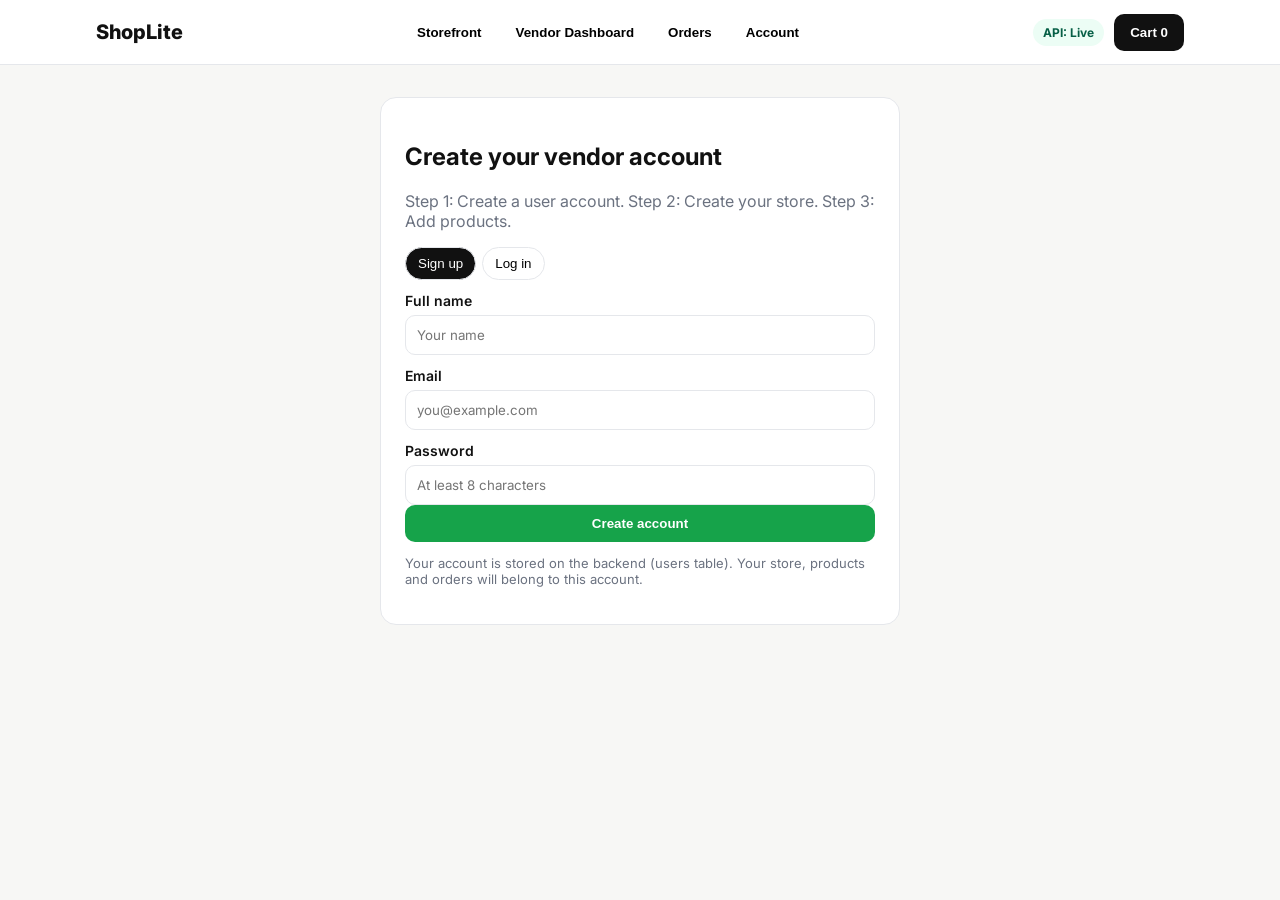
==== index.html @ 0d439e44 "first commit on WhOM" ====
<!DOCTYPE html>
<html lang="en">
<head>
<meta charset="UTF-8">
<meta name="viewport" content="width=device-width, initial-scale=1.0">
<title>ShopLite — WhatsApp Store</title>
<link rel="stylesheet" href="styles.css">
<link href="https://fonts.googleapis.com/css2?family=Inter:wght@400;600;700;800&display=swap" rel="stylesheet">
</head>
<body>
<header class="topbar"><div class="container topbar-inner">
<a class="logo" href="#">ShopLite</a>
<nav class="topnav">
<button class="nav-btn" data-view="storefront">Storefront</button>
<button class="nav-btn" data-view="dashboard">Vendor Dashboard</button>
<button class="nav-btn" data-view="orders">Orders</button>
<button class="nav-btn" data-view="auth">Account</button>
</nav>
<div class="top-actions"><span class="pill" id="apiStatus">API: Not connected</span><span class="pill" id="userChip" style="display:none"></span><button class="btn btn-dark" id="cartBtn">Cart <span id="cartCount">0</span></button><button class="btn btn-outline" id="logoutBtn" style="display:none">Log out</button></div>
</div></header>
<main class="container">
<div id="configBanner" class="banner hidden">Backend not connected. Set <code>API_BASE</code> in <code>api.js</code> to your FastAPI URL. See README.md</div>

<!-- AUTH — this comes FIRST. No user = no store, no dashboard, no orders. -->
<section id="view-auth" class="view active">
<div class="auth-wrap">
<div class="card auth-card">
<h2 id="authTitle">Create your vendor account</h2>
<p class="muted" id="authSub">Step 1: Create a user account. Step 2: Create your store. Step 3: Add products.</p>
<div class="filter-pills" style="margin:12px 0"><button class="pill-btn active" id="tabSignup" type="button">Sign up</button><button class="pill-btn" id="tabLogin" type="button">Log in</button></div>
<form id="authForm">
<label>Full name <input name="full_name" id="authFullName" required placeholder="Your name"></label>
<label>Email <input name="email" type="email" required placeholder="you@example.com"></label>
<label>Password <input name="password" type="password" required minlength="8" placeholder="At least 8 characters"></label>
<button class="btn btn-primary btn-block" type="submit" id="authSubmit">Create account</button>
<p class="muted small center" id="authError" style="color:#dc2626"></p>
</form>
<p class="muted small">Your account is stored on the backend (users table). Your store, products and orders will belong to this account.</p>
</div>
<div class="card" id="authLoggedIn" style="display:none">
<h3>You are logged in</h3><p id="authUserLine">—</p>
<p class="muted small" id="authStoreLine">—</p>
<button class="btn btn-primary" onclick="goDashboard()">Go to my Dashboard</button>
<button class="btn btn-outline" id="logoutBtn2">Log out</button>
</div>
</div>
</section>

<!-- STOREFRONT — public, but if vendor is logged in it shows THEIR store. Otherwise shows empty / login prompt. -->
<section id="view-storefront" class="view">
<div class="hero"><div>
<span class="badge" id="storeCategory">Your Store</span>
<h1 id="storeName">—</h1>
<p id="storeDesc">—</p>
<div class="hero-meta"><span id="storeMeta">—</span></div>
<div class="search-row"><input id="searchInput" placeholder="Search products..."><select id="categoryFilter"><option value="all">All Categories</option></select></div>
</div>
<div class="hero-card"><h3>How it works</h3><ol><li>Pick products → Add to cart</li><li>Checkout with name + address</li><li>Vendor gets it on WhatsApp instantly</li></ol><div class="hero-stat"><strong id="totalProducts">0</strong><span>Products live</span></div></div></div>
<div class="section-head"><h2>Catalog</h2><p id="catalogSub">—</p></div>
<div id="productGrid" class="grid"></div>
<div id="emptyProducts" class="empty hidden"><h3>No products yet</h3><p id="emptyProductsText">This store has no products.</p><button class="btn btn-primary" onclick="goDashboard()">Go to Dashboard</button></div>
<div id="emptySearch" class="empty hidden">No products match your search.</div>
<div id="loginPrompt" class="empty hidden"><h3>Log in to manage your store</h3><p>Create an account or log in, then create your store.</p><button class="btn btn-primary" onclick="showView('auth')">Create account / Log in</button></div>
</section>

<!-- DASHBOARD — vendor only, requires login -->
<section id="view-dashboard" class="view">
<div id="dashboardGate" class="empty hidden"><h3>Log in first</h3><p>Your dashboard belongs to your account. Log in to see it.</p><button class="btn btn-primary" onclick="showView('auth')">Log in</button></div>
<div id="dashboardContent">
<div class="section-head"><div><h2>Vendor Dashboard</h2><p id="dashboardSub">—</p></div><button class="btn btn-primary" id="addProductBtn">+ Add Product</button></div>
<div class="card" id="noStoreCard" style="display:none"><h3>Create your store</h3><p class="muted">You have an account, but no store yet. Fill this in — it will belong to you.</p></div>
<div class="card">
<h3>Your Store Settings</h3>
<form id="storeForm" class="form-grid">
<label>Store Name <input name="name" required></label>
<label>WhatsApp Number <input name="whatsapp_number" required></label>
<label>Category <input name="category"></label>
<label>Location <input name="location"></label>
<label class="full">Description <textarea name="description"></textarea></label>
<button class="btn btn-primary" type="submit">Save Store Settings</button>
</form>
</div>
<div class="stats">
<div class="stat"><span>Today's Sales</span><strong id="statToday">—</strong><small id="statTodaySub">—</small></div>
<div class="stat"><span>This Week</span><strong id="statWeek">—</strong><small>All orders</small></div>
<div class="stat"><span>Pending Orders</span><strong id="statPending">—</strong><small>Needs action</small></div>
<div class="stat"><span>Products</span><strong id="statProducts">—</strong><small>In your store</small></div>
</div>
<div class="card"><div class="card-head"><h3>Your Products</h3></div><div class="table-wrap"><table><thead><tr><th>Product</th><th>Price</th><th>Stock</th><th>Status</th><th></th></tr></thead><tbody id="vendorTable"></tbody></table></div><div id="emptyVendorProducts" class="empty hidden">No products yet. Click + Add Product.</div></div>
<div class="card"><h3>Your public store link</h3><div class="link-box"><code id="storeLink">—</code><button class="btn btn-outline" id="copyLinkBtn">Copy Link</button></div><p class="muted small">Built from YOUR store slug from the backend.</p></div>
</div>
</section>

<!-- ORDERS — vendor only, requires login -->
<section id="view-orders" class="view">
<div id="ordersGate" class="empty hidden"><h3>Log in first</h3><p>Orders belong to your account. Log in to see them.</p><button class="btn btn-primary" onclick="showView('auth')">Log in</button></div>
<div id="ordersContent">
<div class="section-head"><div><h2>Orders</h2><p>New → Preparing → Delivered.</p></div>
<div class="filter-pills"><button class="pill-btn active" data-status="all">All</button><button class="pill-btn" data-status="New">New</button><button class="pill-btn" data-status="Preparing">Preparing</button><button class="pill-btn" data-status="Delivered">Delivered</button></div></div>
<div id="ordersList" class="orders"></div>
<div id="emptyOrders" class="empty hidden"><h3>No orders yet</h3><p>When a customer checks out, their order will appear here.</p></div>
</div>
</section>
</main>
<aside id="cartDrawer" class="drawer hidden"><div class="drawer-head"><h3>Your Cart</h3><button id="closeCart">✕</button></div><div id="cartItems"></div>
<form id="checkoutForm" class="checkout"><h4>Checkout</h4>
<label>Your Name <input name="customer_name" required></label>
<label>WhatsApp Number <input name="customer_phone" required></label>
<label>Delivery Address <textarea name="delivery_address" required></textarea></label>
<label>Note (optional) <input name="note"></label>
<div class="total-row"><span>Total</span><strong id="cartTotal">—</strong></div>
<button class="btn btn-primary btn-block" type="submit">Place Order</button>
<p class="muted small center">Order is sent to the vendor's backend. No data is stored in this frontend.</p></form></aside>
<div id="overlay" class="overlay hidden"></div>
<div id="productModal" class="modal hidden"><div class="modal-box"><button class="modal-close" id="closeModal">✕</button><h3 id="modalTitle">Add Product</h3>
<form id="productForm">
<label>Product Name <input name="name" required></label>
<div class="row2"><label>Price <input name="price" type="number" required></label><label>Stock <input name="stock" type="number" required></label></div>
<label>Category <input name="category" required></label>
<label>Description <textarea name="description"></textarea></label>
<label>Image URL (optional) <input name="image_url" placeholder="https://..."></label>
<button class="btn btn-primary btn-block" type="submit">Save Product</button>
</form></div></div>
<div id="toast" class="toast hidden"></div>
<script src="api.js"></script><script src="app.js"></script>
</body></html>
---- styles.css ----
*{box-sizing:border-box}:root{--bg:#f7f7f5;--card:#fff;--text:#111;--muted:#6b7280;--green:#16a34a;--line:#e5e7eb;--radius:16px}
body{margin:0;font-family:Inter,system-ui,sans-serif;background:var(--bg);color:var(--text)}
.container{max-width:1120px;margin:0 auto;padding:0 16px}
.topbar{background:#fff;border-bottom:1px solid var(--line);position:sticky;top:0;z-index:20}
.topbar-inner{display:flex;align-items:center;justify-content:space-between;gap:12px;height:64px;flex-wrap:wrap}
.logo{font-weight:800;font-size:20px;text-decoration:none;color:var(--text)}
.topnav{display:flex;gap:6px}.nav-btn{border:0;background:transparent;padding:9px 14px;border-radius:999px;font-weight:600;cursor:pointer}.nav-btn.active{background:#111;color:#fff}
.top-actions{display:flex;gap:10px;align-items:center}.pill{background:#fef3c7;color:#92400e;padding:6px 10px;border-radius:999px;font-size:12px;font-weight:700}.pill.live{background:#ecfdf5;color:#065f46}
.btn{border:0;padding:11px 16px;border-radius:10px;font-weight:700;cursor:pointer}.btn-primary{background:var(--green);color:#fff}.btn-dark{background:#111;color:#fff}.btn-outline{background:#fff;border:1px solid var(--line)}.btn-block{width:100%}
.banner{background:#fff7ed;border:1px solid #fed7aa;padding:12px 14px;border-radius:12px;margin:16px 0}
.hero{display:grid;grid-template-columns:1.6fr .9fr;gap:20px;margin:24px 0}.hero h1{font-size:42px;line-height:1;margin:12px 0}.badge{background:#fff;border:1px solid var(--line);padding:7px 10px;border-radius:999px;font-size:13px}.hero-meta{display:flex;gap:8px;flex-wrap:wrap;color:var(--muted);margin:12px 0}.search-row{display:flex;gap:10px}.search-row input{flex:1;padding:13px;border:1px solid var(--line);border-radius:12px}.search-row select{padding:13px;border:1px solid var(--line);border-radius:12px}
.hero-card{background:#111;color:#fff;padding:20px;border-radius:var(--radius)}.hero-card ol{padding-left:18px;line-height:1.8}.hero-stat{margin-top:16px;background:#222;padding:12px;border-radius:12px;display:flex;justify-content:space-between}
.section-head{display:flex;justify-content:space-between;align-items:center;flex-wrap:wrap;gap:12px;margin:22px 0 14px}.section-head h2{margin:0}.section-head p{color:var(--muted);margin:4px 0 0}
.grid{display:grid;grid-template-columns:repeat(3,1fr);gap:16px}.card{background:var(--card);border:1px solid var(--line);border-radius:var(--radius);padding:16px}.product{overflow:hidden;padding:0}.product img{width:100%;height:190px;object-fit:cover;background:#eee}.product-body{padding:14px}.product-body h3{margin:0 0 4px}.price{font-weight:800;font-size:18px}.muted{color:var(--muted)}.small{font-size:13px}.stock{font-size:12px;font-weight:700}.stock.low{color:#dc2626}.product-actions{display:flex;justify-content:space-between;align-items:center;margin-top:12px}
.stats{display:grid;grid-template-columns:repeat(4,1fr);gap:14px}.stat{background:#fff;border:1px solid var(--line);border-radius:14px;padding:16px;display:flex;flex-direction:column;gap:4px}.stat strong{font-size:26px}
.table-wrap{overflow-x:auto}table{width:100%;border-collapse:collapse}th,td{padding:12px;text-align:left;border-bottom:1px solid var(--line)}.link-box{display:flex;gap:10px;flex-wrap:wrap;align-items:center;background:#f9fafb;padding:12px;border-radius:12px}
.orders{display:flex;flex-direction:column;gap:12px}.order{display:flex;justify-content:space-between;gap:14px;flex-wrap:wrap}.badge-status{padding:5px 10px;border-radius:999px;font-size:12px;font-weight:700}.badge-status.New{background:#fef3c7}.badge-status.Preparing{background:#dbeafe}.badge-status.Delivered{background:#dcfce7}
.filter-pills{display:flex;gap:6px}.pill-btn{border:1px solid var(--line);background:#fff;padding:8px 12px;border-radius:999px;cursor:pointer}.pill-btn.active{background:#111;color:#fff}
.drawer{position:fixed;right:0;top:0;width:min(420px,92vw);height:100%;background:#fff;z-index:50;padding:20px;overflow:auto;box-shadow:-10px 0 30px rgba(0,0,0,.15)}.drawer-head{display:flex;justify-content:space-between}.overlay{position:fixed;inset:0;background:rgba(0,0,0,.4);z-index:40}.modal{position:fixed;inset:0;background:rgba(0,0,0,.5);display:flex;align-items:center;justify-content:center;z-index:60;padding:16px}.modal-box{background:#fff;width:100%;max-width:480px;padding:22px;border-radius:18px;position:relative}.modal-close{position:absolute;right:14px;top:12px;border:0;background:transparent;font-size:18px;cursor:pointer}
form label{display:block;margin:12px 0 0;font-weight:600;font-size:14px}form input,form textarea,form select{width:100%;margin-top:6px;padding:11px;border:1px solid var(--line);border-radius:10px;font-family:inherit}.row2{display:grid;grid-template-columns:1fr 1fr;gap:12px}.form-grid{display:grid;grid-template-columns:1fr 1fr;gap:0 14px}.form-grid .full{grid-column:1/-1}.total-row{display:flex;justify-content:space-between;margin:16px 0}.center{text-align:center}.hidden{display:none!important}.empty{text-align:center;padding:40px;background:#fff;border-radius:14px}.toast{position:fixed;bottom:20px;left:50%;transform:translateX(-50%);background:#111;color:#fff;padding:12px 18px;border-radius:999px;z-index:100}
.view{display:none}.view.active{display:block}
@media(max-width:820px){.grid{grid-template-columns:repeat(2,1fr)}.hero{grid-template-columns:1fr}.hero h1{font-size:32px}.stats{grid-template-columns:repeat(2,1fr)}.topnav{order:3;width:100%;justify-content:center}.topbar-inner{height:auto;padding:10px 16px}.form-grid{grid-template-columns:1fr}}
@media(max-width:520px){.grid{grid-template-columns:1fr}.search-row{flex-direction:column}}

/* AUTH — appended, rest of styles.css unchanged */
.auth-wrap{max-width:520px;margin:32px auto}
.auth-card{padding:24px}
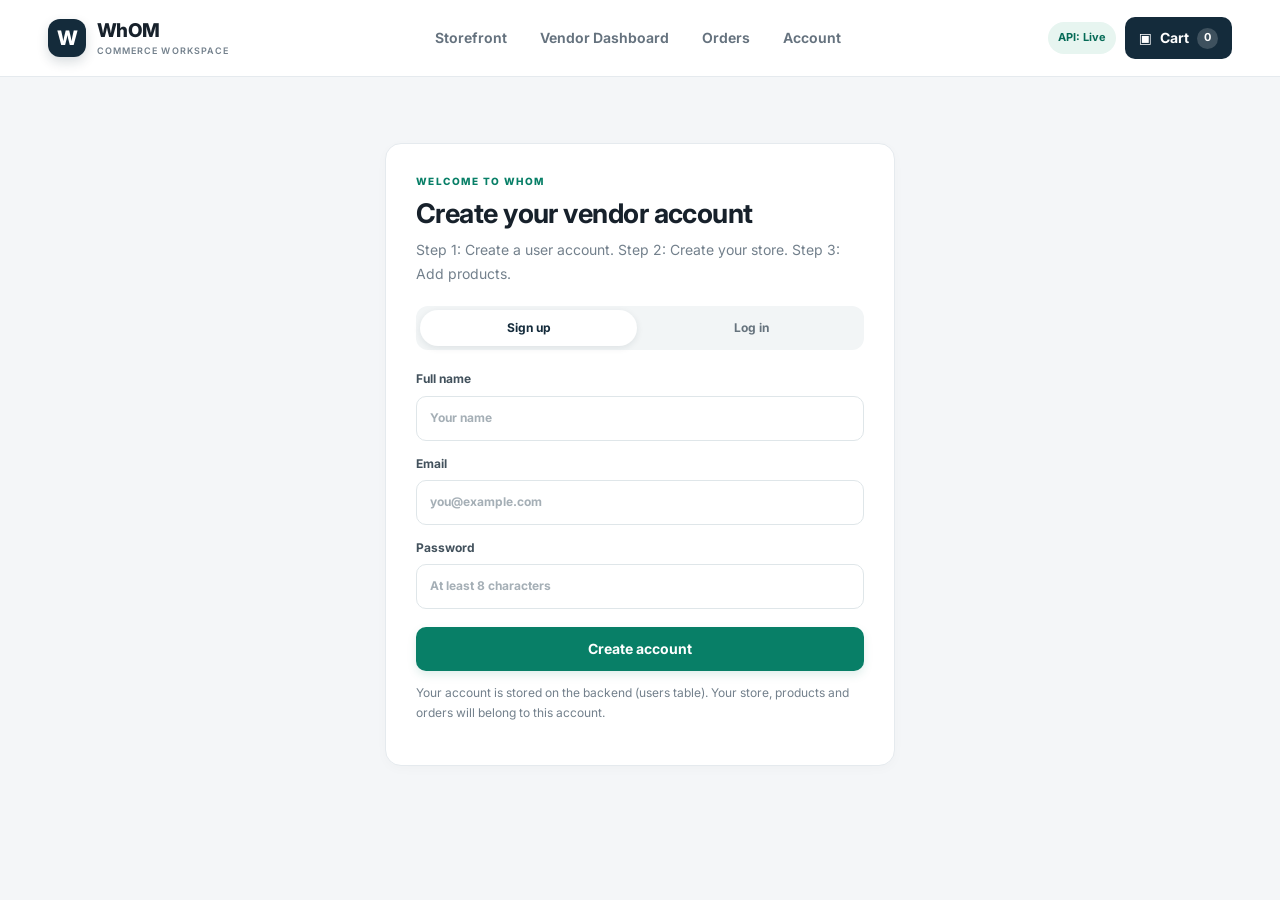
==== commit 8cdd83b4: "update on the interface" ====
--- a/index.html
+++ b/index.html
@@ -3,20 +3,20 @@
 <head>
 <meta charset="UTF-8">
 <meta name="viewport" content="width=device-width, initial-scale=1.0">
-<title>ShopLite — WhatsApp Store</title>
+<title>WhOM — WhatsApp Commerce</title>
 <link rel="stylesheet" href="styles.css">
 <link href="https://fonts.googleapis.com/css2?family=Inter:wght@400;600;700;800&display=swap" rel="stylesheet">
 </head>
 <body>
 <header class="topbar"><div class="container topbar-inner">
-<a class="logo" href="#">ShopLite</a>
+<a class="logo" href="#" aria-label="WhOM home"><span class="logo-mark">W</span><span class="logo-copy">WhOM<small>Commerce workspace</small></span></a>
 <nav class="topnav">
 <button class="nav-btn" data-view="storefront">Storefront</button>
 <button class="nav-btn" data-view="dashboard">Vendor Dashboard</button>
 <button class="nav-btn" data-view="orders">Orders</button>
 <button class="nav-btn" data-view="auth">Account</button>
 </nav>
-<div class="top-actions"><span class="pill" id="apiStatus">API: Not connected</span><span class="pill" id="userChip" style="display:none"></span><button class="btn btn-dark" id="cartBtn">Cart <span id="cartCount">0</span></button><button class="btn btn-outline" id="logoutBtn" style="display:none">Log out</button></div>
+<div class="top-actions"><span class="pill api-pill" id="apiStatus"><span class="status-dot"></span> API: Not connected</span><span class="pill" id="userChip" style="display:none"></span><button class="btn btn-dark cart-trigger" id="cartBtn"><span aria-hidden="true">▣</span> Cart <span class="cart-count" id="cartCount">0</span></button><button class="btn btn-outline" id="logoutBtn" style="display:none">Log out</button></div>
 </div></header>
 <main class="container">
 <div id="configBanner" class="banner hidden">Backend not connected. Set <code>API_BASE</code> in <code>api.js</code> to your FastAPI URL. See README.md</div>
@@ -25,7 +25,7 @@
 <section id="view-auth" class="view active">
 <div class="auth-wrap">
 <div class="card auth-card">
-<h2 id="authTitle">Create your vendor account</h2>
+<span class="eyebrow">WELCOME TO WHOM</span><h2 id="authTitle">Create your vendor account</h2>
 <p class="muted" id="authSub">Step 1: Create a user account. Step 2: Create your store. Step 3: Add products.</p>
 <div class="filter-pills" style="margin:12px 0"><button class="pill-btn active" id="tabSignup" type="button">Sign up</button><button class="pill-btn" id="tabLogin" type="button">Log in</button></div>
 <form id="authForm">
@@ -56,7 +56,7 @@
 <div class="search-row"><input id="searchInput" placeholder="Search products..."><select id="categoryFilter"><option value="all">All Categories</option></select></div>
 </div>
 <div class="hero-card"><h3>How it works</h3><ol><li>Pick products → Add to cart</li><li>Checkout with name + address</li><li>Vendor gets it on WhatsApp instantly</li></ol><div class="hero-stat"><strong id="totalProducts">0</strong><span>Products live</span></div></div></div>
-<div class="section-head"><h2>Catalog</h2><p id="catalogSub">—</p></div>
+<div class="section-head"><div><span class="eyebrow">SHOP THE COLLECTION</span><h2>Catalog</h2></div><p id="catalogSub">—</p></div>
 <div id="productGrid" class="grid"></div>
 <div id="emptyProducts" class="empty hidden"><h3>No products yet</h3><p id="emptyProductsText">This store has no products.</p><button class="btn btn-primary" onclick="goDashboard()">Go to Dashboard</button></div>
 <div id="emptySearch" class="empty hidden">No products match your search.</div>
@@ -67,7 +67,7 @@
 <section id="view-dashboard" class="view">
 <div id="dashboardGate" class="empty hidden"><h3>Log in first</h3><p>Your dashboard belongs to your account. Log in to see it.</p><button class="btn btn-primary" onclick="showView('auth')">Log in</button></div>
 <div id="dashboardContent">
-<div class="section-head"><div><h2>Vendor Dashboard</h2><p id="dashboardSub">—</p></div><button class="btn btn-primary" id="addProductBtn">+ Add Product</button></div>
+<div class="section-head"><div><span class="eyebrow">OVERVIEW</span><h2>Vendor Dashboard</h2><p id="dashboardSub">—</p></div><button class="btn btn-primary" id="addProductBtn">+ Add Product</button></div>
 <div class="card" id="noStoreCard" style="display:none"><h3>Create your store</h3><p class="muted">You have an account, but no store yet. Fill this in — it will belong to you.</p></div>
 <div class="card">
 <h3>Your Store Settings</h3>
@@ -95,7 +95,7 @@
 <section id="view-orders" class="view">
 <div id="ordersGate" class="empty hidden"><h3>Log in first</h3><p>Orders belong to your account. Log in to see them.</p><button class="btn btn-primary" onclick="showView('auth')">Log in</button></div>
 <div id="ordersContent">
-<div class="section-head"><div><h2>Orders</h2><p>New → Preparing → Delivered.</p></div>
+<div class="section-head"><div><span class="eyebrow">SALES MANAGEMENT</span><h2>Orders</h2><p>New → Preparing → Delivered.</p></div>
 <div class="filter-pills"><button class="pill-btn active" data-status="all">All</button><button class="pill-btn" data-status="New">New</button><button class="pill-btn" data-status="Preparing">Preparing</button><button class="pill-btn" data-status="Delivered">Delivered</button></div></div>
 <div id="ordersList" class="orders"></div>
 <div id="emptyOrders" class="empty hidden"><h3>No orders yet</h3><p>When a customer checks out, their order will appear here.</p></div>
--- a/styles.css
+++ b/styles.css
@@ -1,27 +1,15 @@
-*{box-sizing:border-box}:root{--bg:#f7f7f5;--card:#fff;--text:#111;--muted:#6b7280;--green:#16a34a;--line:#e5e7eb;--radius:16px}
-body{margin:0;font-family:Inter,system-ui,sans-serif;background:var(--bg);color:var(--text)}
-.container{max-width:1120px;margin:0 auto;padding:0 16px}
-.topbar{background:#fff;border-bottom:1px solid var(--line);position:sticky;top:0;z-index:20}
-.topbar-inner{display:flex;align-items:center;justify-content:space-between;gap:12px;height:64px;flex-wrap:wrap}
-.logo{font-weight:800;font-size:20px;text-decoration:none;color:var(--text)}
-.topnav{display:flex;gap:6px}.nav-btn{border:0;background:transparent;padding:9px 14px;border-radius:999px;font-weight:600;cursor:pointer}.nav-btn.active{background:#111;color:#fff}
-.top-actions{display:flex;gap:10px;align-items:center}.pill{background:#fef3c7;color:#92400e;padding:6px 10px;border-radius:999px;font-size:12px;font-weight:700}.pill.live{background:#ecfdf5;color:#065f46}
-.btn{border:0;padding:11px 16px;border-radius:10px;font-weight:700;cursor:pointer}.btn-primary{background:var(--green);color:#fff}.btn-dark{background:#111;color:#fff}.btn-outline{background:#fff;border:1px solid var(--line)}.btn-block{width:100%}
-.banner{background:#fff7ed;border:1px solid #fed7aa;padding:12px 14px;border-radius:12px;margin:16px 0}
-.hero{display:grid;grid-template-columns:1.6fr .9fr;gap:20px;margin:24px 0}.hero h1{font-size:42px;line-height:1;margin:12px 0}.badge{background:#fff;border:1px solid var(--line);padding:7px 10px;border-radius:999px;font-size:13px}.hero-meta{display:flex;gap:8px;flex-wrap:wrap;color:var(--muted);margin:12px 0}.search-row{display:flex;gap:10px}.search-row input{flex:1;padding:13px;border:1px solid var(--line);border-radius:12px}.search-row select{padding:13px;border:1px solid var(--line);border-radius:12px}
-.hero-card{background:#111;color:#fff;padding:20px;border-radius:var(--radius)}.hero-card ol{padding-left:18px;line-height:1.8}.hero-stat{margin-top:16px;background:#222;padding:12px;border-radius:12px;display:flex;justify-content:space-between}
-.section-head{display:flex;justify-content:space-between;align-items:center;flex-wrap:wrap;gap:12px;margin:22px 0 14px}.section-head h2{margin:0}.section-head p{color:var(--muted);margin:4px 0 0}
-.grid{display:grid;grid-template-columns:repeat(3,1fr);gap:16px}.card{background:var(--card);border:1px solid var(--line);border-radius:var(--radius);padding:16px}.product{overflow:hidden;padding:0}.product img{width:100%;height:190px;object-fit:cover;background:#eee}.product-body{padding:14px}.product-body h3{margin:0 0 4px}.price{font-weight:800;font-size:18px}.muted{color:var(--muted)}.small{font-size:13px}.stock{font-size:12px;font-weight:700}.stock.low{color:#dc2626}.product-actions{display:flex;justify-content:space-between;align-items:center;margin-top:12px}
-.stats{display:grid;grid-template-columns:repeat(4,1fr);gap:14px}.stat{background:#fff;border:1px solid var(--line);border-radius:14px;padding:16px;display:flex;flex-direction:column;gap:4px}.stat strong{font-size:26px}
-.table-wrap{overflow-x:auto}table{width:100%;border-collapse:collapse}th,td{padding:12px;text-align:left;border-bottom:1px solid var(--line)}.link-box{display:flex;gap:10px;flex-wrap:wrap;align-items:center;background:#f9fafb;padding:12px;border-radius:12px}
-.orders{display:flex;flex-direction:column;gap:12px}.order{display:flex;justify-content:space-between;gap:14px;flex-wrap:wrap}.badge-status{padding:5px 10px;border-radius:999px;font-size:12px;font-weight:700}.badge-status.New{background:#fef3c7}.badge-status.Preparing{background:#dbeafe}.badge-status.Delivered{background:#dcfce7}
-.filter-pills{display:flex;gap:6px}.pill-btn{border:1px solid var(--line);background:#fff;padding:8px 12px;border-radius:999px;cursor:pointer}.pill-btn.active{background:#111;color:#fff}
-.drawer{position:fixed;right:0;top:0;width:min(420px,92vw);height:100%;background:#fff;z-index:50;padding:20px;overflow:auto;box-shadow:-10px 0 30px rgba(0,0,0,.15)}.drawer-head{display:flex;justify-content:space-between}.overlay{position:fixed;inset:0;background:rgba(0,0,0,.4);z-index:40}.modal{position:fixed;inset:0;background:rgba(0,0,0,.5);display:flex;align-items:center;justify-content:center;z-index:60;padding:16px}.modal-box{background:#fff;width:100%;max-width:480px;padding:22px;border-radius:18px;position:relative}.modal-close{position:absolute;right:14px;top:12px;border:0;background:transparent;font-size:18px;cursor:pointer}
-form label{display:block;margin:12px 0 0;font-weight:600;font-size:14px}form input,form textarea,form select{width:100%;margin-top:6px;padding:11px;border:1px solid var(--line);border-radius:10px;font-family:inherit}.row2{display:grid;grid-template-columns:1fr 1fr;gap:12px}.form-grid{display:grid;grid-template-columns:1fr 1fr;gap:0 14px}.form-grid .full{grid-column:1/-1}.total-row{display:flex;justify-content:space-between;margin:16px 0}.center{text-align:center}.hidden{display:none!important}.empty{text-align:center;padding:40px;background:#fff;border-radius:14px}.toast{position:fixed;bottom:20px;left:50%;transform:translateX(-50%);background:#111;color:#fff;padding:12px 18px;border-radius:999px;z-index:100}
-.view{display:none}.view.active{display:block}
-@media(max-width:820px){.grid{grid-template-columns:repeat(2,1fr)}.hero{grid-template-columns:1fr}.hero h1{font-size:32px}.stats{grid-template-columns:repeat(2,1fr)}.topnav{order:3;width:100%;justify-content:center}.topbar-inner{height:auto;padding:10px 16px}.form-grid{grid-template-columns:1fr}}
-@media(max-width:520px){.grid{grid-template-columns:1fr}.search-row{flex-direction:column}}
-
-/* AUTH — appended, rest of styles.css unchanged */
-.auth-wrap{max-width:520px;margin:32px auto}
-.auth-card{padding:24px}
+/* WhOM — business-focused commerce workspace */
+:root{--bg:#f4f6f8;--surface:#fff;--surface-soft:#f8fafb;--ink:#17212b;--muted:#73808c;--line:#e5eaee;--navy:#142b3b;--navy-2:#1d3b4e;--accent:#087f67;--accent-dark:#066b57;--accent-soft:#e7f5f0;--warning:#a66a12;--warning-soft:#fff4df;--danger:#b54747;--shadow:0 12px 34px rgba(21,42,56,.06);--radius:16px}
+*{box-sizing:border-box}html{scroll-behavior:smooth}body{margin:0;background:var(--bg);color:var(--ink);font-family:Inter,ui-sans-serif,system-ui,-apple-system,sans-serif;font-size:14px;line-height:1.55}button,input,textarea,select{font:inherit}button{transition:background .18s ease,border-color .18s ease,transform .18s ease,box-shadow .18s ease}button:focus-visible,input:focus-visible,textarea:focus-visible,select:focus-visible{outline:3px solid rgba(8,127,103,.18);outline-offset:1px}
+.container{max-width:1240px;margin:0 auto;padding:0 28px}.topbar{position:sticky;top:0;z-index:30;background:rgba(255,255,255,.94);backdrop-filter:blur(14px);border-bottom:1px solid var(--line)}.topbar-inner{min-height:76px;display:flex;align-items:center;justify-content:space-between;gap:24px;flex-wrap:wrap}.logo{display:flex;align-items:center;gap:11px;text-decoration:none;color:var(--ink);min-width:170px}.logo-mark{width:38px;height:38px;display:grid;place-items:center;border-radius:12px;background:var(--navy);color:#fff;font-size:20px;font-weight:800;letter-spacing:-1px;box-shadow:0 5px 12px rgba(20,43,59,.16)}.logo-copy{font-size:19px;font-weight:800;letter-spacing:-.7px;line-height:1.1}.logo-copy small{display:block;margin-top:4px;color:var(--muted);font-size:9px;font-weight:600;letter-spacing:1.05px;text-transform:uppercase}
+.topnav{display:flex;align-items:center;gap:5px}.nav-btn{position:relative;border:0;background:transparent;color:#65727e;padding:11px 14px;border-radius:9px;font-weight:650;cursor:pointer}.nav-btn:hover{background:#f2f6f6;color:var(--ink)}.nav-btn.active{background:var(--accent-soft);color:var(--accent-dark)}.nav-btn.active:after{content:"";position:absolute;left:14px;right:14px;bottom:-15px;height:2px;border-radius:2px;background:var(--accent)}.top-actions{display:flex;gap:9px;align-items:center}.pill{display:inline-flex;align-items:center;gap:7px;padding:7px 10px;border-radius:999px;font-size:11px;font-weight:700;white-space:nowrap}.api-pill{background:var(--warning-soft);color:var(--warning)}.api-pill.live{background:var(--accent-soft);color:var(--accent-dark)}.status-dot{width:7px;height:7px;border-radius:50%;background:currentColor}.btn{display:inline-flex;align-items:center;justify-content:center;gap:8px;border:1px solid transparent;padding:10px 15px;border-radius:10px;font-weight:700;cursor:pointer;white-space:nowrap}.btn:hover{transform:translateY(-1px)}.btn-primary{background:var(--accent);color:#fff;box-shadow:0 4px 10px rgba(8,127,103,.13)}.btn-primary:hover{background:var(--accent-dark)}.btn-dark{background:var(--navy);color:#fff}.btn-dark:hover{background:var(--navy-2)}.btn-outline{background:#fff;border-color:var(--line);color:var(--ink)}.btn-outline:hover{border-color:#b9c9c8;background:#fbfdfc}.btn-block{width:100%}.cart-trigger{padding:9px 13px}.cart-count{display:inline-grid;place-items:center;min-width:21px;height:21px;padding:0 5px;border-radius:20px;background:rgba(255,255,255,.18);font-size:11px}
+main.container{padding-top:28px;padding-bottom:56px}.banner{background:#fff8e9;border:1px solid #f2dfb9;color:#805817;padding:13px 16px;border-radius:12px;margin:0 0 20px}.banner code{font-weight:700}.view{display:none;animation:fadeIn .22s ease}.view.active{display:block}@keyframes fadeIn{from{opacity:.65;transform:translateY(4px)}to{opacity:1;transform:none}}.eyebrow{display:block;color:var(--accent);font-size:10px;font-weight:800;letter-spacing:1.45px;text-transform:uppercase;margin-bottom:7px}h1,h2,h3,h4,p{margin-top:0}h1,h2,h3{letter-spacing:-.55px}h2{font-size:25px;line-height:1.25;margin-bottom:5px}h3{font-size:16px;margin-bottom:13px}.muted{color:var(--muted)}.small{font-size:12px}.center{text-align:center}
+.hero{display:grid;grid-template-columns:minmax(0,1.6fr) minmax(260px,.75fr);gap:22px;margin:0 0 34px;padding:34px;border:1px solid #e4ebeb;border-radius:20px;background:linear-gradient(125deg,#fff 0%,#f4faf8 100%);box-shadow:var(--shadow)}.hero h1{font-size:clamp(32px,4vw,46px);line-height:1.08;letter-spacing:-1.8px;margin:15px 0 10px}.hero p{max-width:610px;color:#667580;font-size:14px}.badge{display:inline-flex;align-items:center;background:var(--accent-soft);color:var(--accent-dark);border:1px solid #d4ece4;padding:6px 10px;border-radius:999px;font-size:11px;font-weight:750}.hero-meta{display:flex;gap:8px;flex-wrap:wrap;color:var(--muted);margin:15px 0 20px;font-size:12px}.search-row{display:flex;gap:10px;max-width:650px}.search-row input{flex:1;min-width:0}.hero-card{align-self:stretch;background:var(--navy);color:#fff;padding:23px;border-radius:16px;box-shadow:0 10px 24px rgba(20,43,59,.12)}.hero-card h3{font-size:15px}.hero-card ol{padding-left:18px;margin:12px 0 18px;color:#d0dce2;font-size:12px;line-height:2}.hero-stat{margin-top:auto;background:rgba(255,255,255,.09);border:1px solid rgba(255,255,255,.08);padding:12px 14px;border-radius:11px;display:flex;justify-content:space-between;align-items:center;color:#d9e5e9;font-size:12px}.hero-stat strong{font-size:22px;color:#fff}
+.section-head{display:flex;justify-content:space-between;align-items:center;flex-wrap:wrap;gap:14px;margin:26px 0 16px}.section-head h2{margin:0}.section-head p{color:var(--muted);margin:5px 0 0}.grid{display:grid;grid-template-columns:repeat(3,minmax(0,1fr));gap:18px}.card{background:var(--surface);border:1px solid var(--line);border-radius:var(--radius);padding:20px;box-shadow:0 3px 12px rgba(22,42,54,.025)}.product{overflow:hidden;padding:0;transition:transform .2s ease,box-shadow .2s ease}.product:hover{transform:translateY(-3px);box-shadow:var(--shadow)}.product img{display:block;width:100%;height:205px;object-fit:cover;background:#edf1f2}.product-body{padding:17px}.product-body h3{margin:5px 0 6px;font-size:16px}.product-body p{min-height:35px;margin-bottom:12px}.price{font-size:19px;font-weight:800;letter-spacing:-.5px;color:var(--navy)}.stock{font-size:11px;font-weight:750;color:var(--accent-dark)}.stock.low{color:var(--danger)}.product-actions{display:flex;justify-content:space-between;align-items:center;gap:10px;margin-top:12px;padding-top:12px;border-top:1px solid #edf0f2}.product-body .btn{margin-top:14px!important}
+.stats{display:grid;grid-template-columns:repeat(4,minmax(0,1fr));gap:14px;margin:22px 0}.stat{position:relative;background:#fff;border:1px solid var(--line);border-radius:14px;padding:18px;display:flex;flex-direction:column;gap:5px;box-shadow:0 3px 12px rgba(22,42,54,.025)}.stat span{font-size:12px;color:var(--muted);font-weight:650}.stat strong{font-size:27px;line-height:1.25;letter-spacing:-1px;color:var(--navy)}.stat small{font-size:11px;color:#98a2aa}.card-head{display:flex;justify-content:space-between;align-items:center}.table-wrap{overflow-x:auto}table{width:100%;border-collapse:collapse;min-width:570px}th,td{padding:14px 12px;text-align:left;border-bottom:1px solid #edf0f2}th{font-size:10px;text-transform:uppercase;letter-spacing:.9px;color:#84909a;font-weight:800;background:#fafcfc}td{font-size:13px}tbody tr:last-child td{border-bottom:0}tbody tr:hover{background:#fbfdfc}.link-box{display:flex;gap:12px;flex-wrap:wrap;align-items:center;background:var(--surface-soft);border:1px dashed #cbd7d9;padding:13px;border-radius:11px}.link-box code{color:var(--accent-dark);overflow-wrap:anywhere}
+.orders{display:flex;flex-direction:column;gap:13px}.order{display:flex;justify-content:space-between;gap:18px;flex-wrap:wrap;align-items:flex-start}.order>div:first-child{flex:1;min-width:220px}.order p{margin:9px 0 0}.badge-status{display:inline-flex;padding:5px 10px;border-radius:999px;font-size:10px;font-weight:800;letter-spacing:.2px}.badge-status.New{background:var(--warning-soft);color:#98600d}.badge-status.Preparing{background:#eaf1ff;color:#315da4}.badge-status.Delivered{background:var(--accent-soft);color:var(--accent-dark)}.order select{width:auto;min-width:115px;margin:0}.filter-pills{display:flex;gap:6px;flex-wrap:wrap}.pill-btn{border:1px solid var(--line);background:#fff;color:#66737d;padding:8px 13px;border-radius:999px;cursor:pointer;font-size:12px;font-weight:700}.pill-btn:hover{border-color:#b9c9c8}.pill-btn.active{background:var(--navy);border-color:var(--navy);color:#fff}
+.auth-wrap{max-width:510px;margin:38px auto}.auth-card{padding:30px}.auth-card h2{font-size:27px;margin-bottom:8px}.auth-card>p{line-height:1.7}.auth-card .filter-pills{margin:20px 0!important;padding:4px;background:#f2f5f6;border-radius:12px}.auth-card .pill-btn{flex:1;border-color:transparent;background:transparent}.auth-card .pill-btn.active{background:#fff;color:var(--navy);box-shadow:0 2px 7px rgba(20,43,59,.09)}form label{display:block;margin:14px 0 0;font-weight:700;font-size:12px;color:#42515c}form input,form textarea,form select,.search-row input,.search-row select{width:100%;margin-top:7px;padding:12px 13px;border:1px solid #dfe6e9;border-radius:10px;background:#fff;color:var(--ink);font-family:inherit;transition:border-color .18s,box-shadow .18s}form input:focus,form textarea:focus,form select:focus,.search-row input:focus,.search-row select:focus{outline:0;border-color:#79b9a8;box-shadow:0 0 0 3px rgba(8,127,103,.09)}form input::placeholder,.search-row input::placeholder{color:#a5afb6}form textarea{min-height:88px;resize:vertical}form button[type=submit]{margin-top:18px}.row2{display:grid;grid-template-columns:1fr 1fr;gap:12px}.form-grid{display:grid;grid-template-columns:1fr 1fr;gap:0 16px}.form-grid .full{grid-column:1/-1}
+.empty{text-align:center;padding:44px 22px;background:#fff;border:1px dashed #d7e0e3;border-radius:15px;color:var(--muted)}.empty h3{color:var(--ink);margin-bottom:6px}.empty p{margin-bottom:15px}.drawer{position:fixed;right:0;top:0;width:min(440px,94vw);height:100%;background:#fff;z-index:60;padding:24px;overflow:auto;box-shadow:-15px 0 45px rgba(12,30,42,.18)}.drawer-head{display:flex;justify-content:space-between;align-items:center;border-bottom:1px solid var(--line);padding-bottom:14px;margin-bottom:12px}.drawer-head h3{margin:0;font-size:19px}.drawer-head button{border:0;background:#f1f4f5;border-radius:9px;width:34px;height:34px;cursor:pointer}.checkout{margin-top:25px;padding-top:20px;border-top:1px solid var(--line)}.checkout h4{font-size:16px;margin-bottom:8px}.total-row{display:flex;justify-content:space-between;margin:20px 0;padding-top:14px;border-top:1px solid var(--line);font-size:14px}.total-row strong{font-size:19px;color:var(--navy)}.overlay{position:fixed;inset:0;background:rgba(12,26,36,.45);backdrop-filter:blur(2px);z-index:50}.modal{position:fixed;inset:0;background:rgba(12,26,36,.5);backdrop-filter:blur(3px);display:flex;align-items:center;justify-content:center;z-index:70;padding:16px}.modal-box{background:#fff;width:100%;max-width:490px;padding:26px;border-radius:18px;position:relative;box-shadow:0 20px 60px rgba(0,0,0,.2)}.modal-box h3{font-size:20px;margin-bottom:18px}.modal-close{position:absolute;right:16px;top:15px;border:0;background:#f1f4f5;border-radius:8px;width:32px;height:32px;cursor:pointer}.toast{position:fixed;bottom:22px;left:50%;transform:translateX(-50%);background:var(--navy);color:#fff;padding:12px 18px;border-radius:999px;z-index:100;box-shadow:0 8px 24px rgba(12,30,42,.2);font-size:12px;font-weight:650;max-width:90vw;text-align:center}.hidden{display:none!important}
+@media(max-width:960px){.container{padding:0 20px}.topbar-inner{gap:14px}.logo{min-width:auto}.topnav{order:3;width:100%;justify-content:flex-start;overflow-x:auto;padding-bottom:4px}.nav-btn.active:after{bottom:-4px}.grid{grid-template-columns:repeat(2,minmax(0,1fr))}}
+@media(max-width:680px){.container{padding:0 15px}.topbar-inner{padding-top:10px;padding-bottom:8px;min-height:0;gap:10px}.logo-mark{width:34px;height:34px}.logo-copy{font-size:17px}.top-actions{margin-left:auto;gap:6px}#apiStatus{display:none}.topnav{gap:2px}.nav-btn{padding:9px 11px;font-size:12px;white-space:nowrap}main.container{padding-top:18px;padding-bottom:36px}.hero{grid-template-columns:1fr;padding:22px;gap:18px;margin-bottom:26px}.hero h1{font-size:34px}.hero-card{padding:19px}.section-head{align-items:flex-start}.section-head h2{font-size:22px}.stats{grid-template-columns:repeat(2,minmax(0,1fr));gap:10px}.stat{padding:14px}.stat strong{font-size:23px}.grid{grid-template-columns:repeat(2,minmax(0,1fr));gap:11px}.product img{height:145px}.product-body{padding:12px}.product-body h3{font-size:14px}.product-body p{font-size:11px;min-height:32px}.price{font-size:16px}.stock{font-size:10px}.product-body .btn{padding:9px 8px;font-size:11px}.search-row{flex-direction:column}.form-grid{grid-template-columns:1fr}.form-grid .full{grid-column:auto}.auth-wrap{margin:22px auto}.auth-card{padding:22px}.order>div:last-child{width:100%;text-align:left!important}}
+@media(max-width:390px){.grid{grid-template-columns:1fr}.product img{height:190px}.top-actions .btn{padding:8px 10px;font-size:12px}.stats{gap:8px}.stat strong{font-size:21px}}
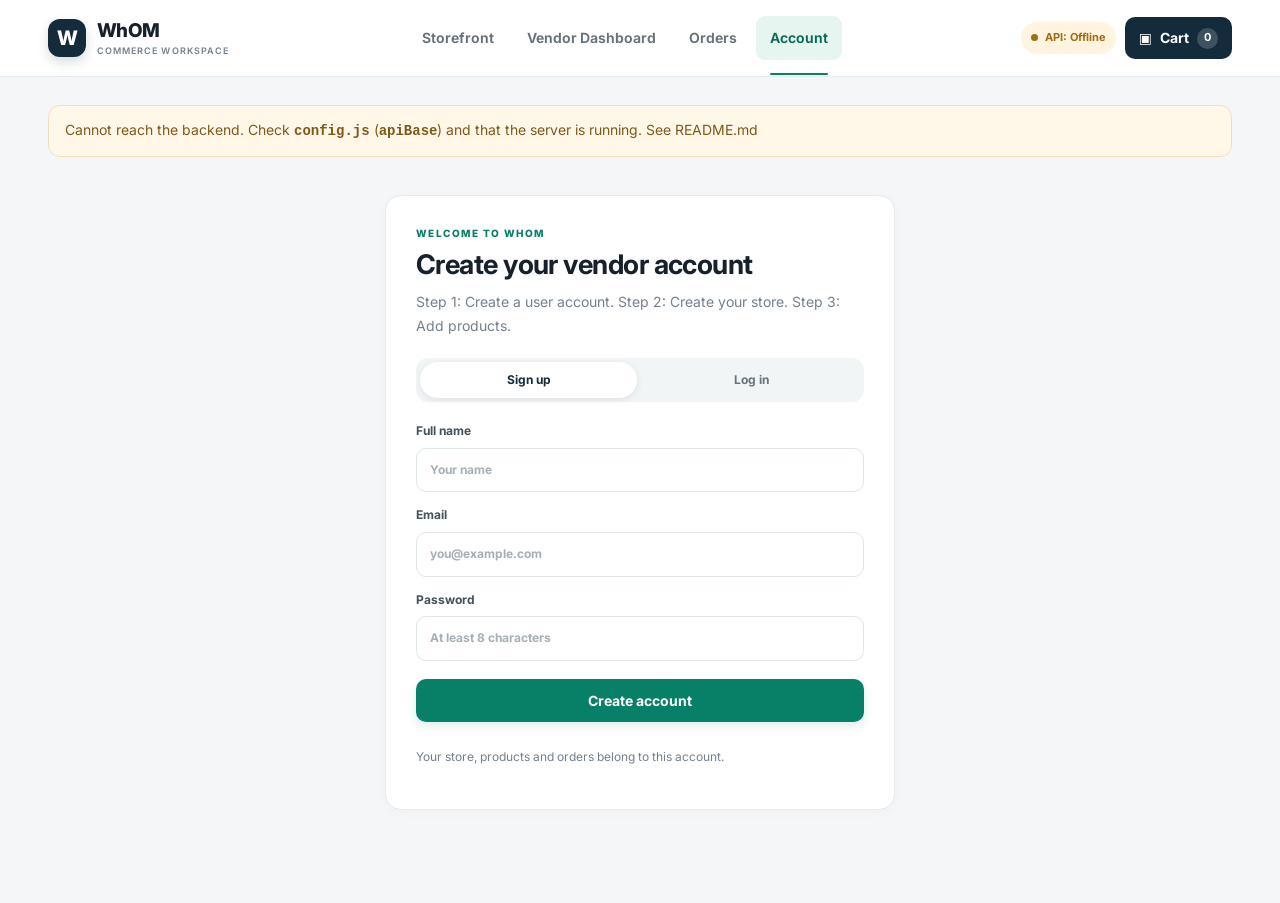
==== commit e618b10e: "add backend" ====
--- a/index.html
+++ b/index.html
@@ -4,123 +4,140 @@
 <meta charset="UTF-8">
 <meta name="viewport" content="width=device-width, initial-scale=1.0">
 <title>WhOM — WhatsApp Commerce</title>
+<meta name="description" content="Create a store, share one link, receive orders on WhatsApp.">
 <link rel="stylesheet" href="styles.css">
+<link rel="preconnect" href="https://fonts.googleapis.com">
 <link href="https://fonts.googleapis.com/css2?family=Inter:wght@400;600;700;800&display=swap" rel="stylesheet">
 </head>
 <body>
 <header class="topbar"><div class="container topbar-inner">
-<a class="logo" href="#" aria-label="WhOM home"><span class="logo-mark">W</span><span class="logo-copy">WhOM<small>Commerce workspace</small></span></a>
-<nav class="topnav">
-<button class="nav-btn" data-view="storefront">Storefront</button>
-<button class="nav-btn" data-view="dashboard">Vendor Dashboard</button>
-<button class="nav-btn" data-view="orders">Orders</button>
-<button class="nav-btn" data-view="auth">Account</button>
+<a class="logo" href="./" aria-label="WhOM home"><span class="logo-mark">W</span><span class="logo-copy">WhOM<small>Commerce workspace</small></span></a>
+<nav class="topnav" aria-label="Main">
+<button class="nav-btn" data-view="storefront" type="button">Storefront</button>
+<button class="nav-btn" data-view="dashboard" type="button">Vendor Dashboard</button>
+<button class="nav-btn" data-view="orders" type="button">Orders</button>
+<button class="nav-btn" data-view="auth" type="button">Account</button>
 </nav>
-<div class="top-actions"><span class="pill api-pill" id="apiStatus"><span class="status-dot"></span> API: Not connected</span><span class="pill" id="userChip" style="display:none"></span><button class="btn btn-dark cart-trigger" id="cartBtn"><span aria-hidden="true">▣</span> Cart <span class="cart-count" id="cartCount">0</span></button><button class="btn btn-outline" id="logoutBtn" style="display:none">Log out</button></div>
+<div class="top-actions"><span class="pill api-pill" id="apiStatus" role="status"><span class="status-dot"></span> <span id="apiStatusText">API: Checking…</span></span><span class="pill" id="userChip" style="display:none"></span><button class="btn btn-dark cart-trigger" id="cartBtn" type="button" aria-label="Open cart"><span aria-hidden="true">▣</span> Cart <span class="cart-count" id="cartCount">0</span></button><button class="btn btn-outline" id="logoutBtn" type="button" style="display:none">Log out</button></div>
 </div></header>
 <main class="container">
-<div id="configBanner" class="banner hidden">Backend not connected. Set <code>API_BASE</code> in <code>api.js</code> to your FastAPI URL. See README.md</div>
+<noscript><div class="banner">WhOM needs JavaScript enabled.</div></noscript>
+<div id="configBanner" class="banner hidden">Cannot reach the backend. Check <code>config.js</code> (<code>apiBase</code>) and that the server is running. See README.md</div>
 
-<!-- AUTH — this comes FIRST. No user = no store, no dashboard, no orders. -->
+<!-- AUTH — first screen. No user = no store, no dashboard, no orders. -->
 <section id="view-auth" class="view active">
 <div class="auth-wrap">
-<div class="card auth-card">
+<div class="card auth-card" id="authCard">
 <span class="eyebrow">WELCOME TO WHOM</span><h2 id="authTitle">Create your vendor account</h2>
 <p class="muted" id="authSub">Step 1: Create a user account. Step 2: Create your store. Step 3: Add products.</p>
 <div class="filter-pills" style="margin:12px 0"><button class="pill-btn active" id="tabSignup" type="button">Sign up</button><button class="pill-btn" id="tabLogin" type="button">Log in</button></div>
 <form id="authForm">
-<label>Full name <input name="full_name" id="authFullName" required placeholder="Your name"></label>
-<label>Email <input name="email" type="email" required placeholder="you@example.com"></label>
-<label>Password <input name="password" type="password" required minlength="8" placeholder="At least 8 characters"></label>
+<label id="authNameLabel">Full name <input name="full_name" id="authFullName" required maxlength="80" autocomplete="name" placeholder="Your name"></label>
+<label>Email <input name="email" type="email" required maxlength="190" autocomplete="email" placeholder="you@example.com"></label>
+<label>Password <input name="password" id="authPassword" type="password" required minlength="8" maxlength="72" autocomplete="new-password" placeholder="At least 8 characters"></label>
 <button class="btn btn-primary btn-block" type="submit" id="authSubmit">Create account</button>
-<p class="muted small center" id="authError" style="color:#dc2626"></p>
+<p class="small center form-error" id="authError" role="alert"></p>
 </form>
-<p class="muted small">Your account is stored on the backend (users table). Your store, products and orders will belong to this account.</p>
+<p class="muted small">Your store, products and orders belong to this account.</p>
 </div>
 <div class="card" id="authLoggedIn" style="display:none">
 <h3>You are logged in</h3><p id="authUserLine">—</p>
 <p class="muted small" id="authStoreLine">—</p>
-<button class="btn btn-primary" onclick="goDashboard()">Go to my Dashboard</button>
-<button class="btn btn-outline" id="logoutBtn2">Log out</button>
+<div class="btn-row"><button class="btn btn-primary" type="button" data-go="dashboard">Go to my Dashboard</button>
+<button class="btn btn-outline" id="logoutBtn2" type="button">Log out</button></div>
 </div>
 </div>
 </section>
 
-<!-- STOREFRONT — public, but if vendor is logged in it shows THEIR store. Otherwise shows empty / login prompt. -->
+<!-- STOREFRONT — public. Opened from a customer link (?store=slug) or as a preview of your own store. -->
 <section id="view-storefront" class="view">
 <div class="hero"><div>
 <span class="badge" id="storeCategory">Your Store</span>
 <h1 id="storeName">—</h1>
 <p id="storeDesc">—</p>
 <div class="hero-meta"><span id="storeMeta">—</span></div>
-<div class="search-row"><input id="searchInput" placeholder="Search products..."><select id="categoryFilter"><option value="all">All Categories</option></select></div>
+<div class="search-row"><input id="searchInput" type="search" placeholder="Search products..." aria-label="Search products"><select id="categoryFilter" aria-label="Filter by category"><option value="all">All Categories</option></select></div>
 </div>
-<div class="hero-card"><h3>How it works</h3><ol><li>Pick products → Add to cart</li><li>Checkout with name + address</li><li>Vendor gets it on WhatsApp instantly</li></ol><div class="hero-stat"><strong id="totalProducts">0</strong><span>Products live</span></div></div></div>
+<div class="hero-card"><h3>How it works</h3><ol><li>Pick products → Add to cart</li><li>Checkout with name + address</li><li>Send the order to the vendor on WhatsApp</li></ol><div class="hero-stat"><strong id="totalProducts">0</strong><span>Products live</span></div></div></div>
 <div class="section-head"><div><span class="eyebrow">SHOP THE COLLECTION</span><h2>Catalog</h2></div><p id="catalogSub">—</p></div>
 <div id="productGrid" class="grid"></div>
-<div id="emptyProducts" class="empty hidden"><h3>No products yet</h3><p id="emptyProductsText">This store has no products.</p><button class="btn btn-primary" onclick="goDashboard()">Go to Dashboard</button></div>
+<div id="emptyProducts" class="empty hidden"><h3>No products yet</h3><p id="emptyProductsText">This store has no products.</p><button class="btn btn-primary" id="emptyDashBtn" type="button" data-go="dashboard">Go to Dashboard</button></div>
 <div id="emptySearch" class="empty hidden">No products match your search.</div>
-<div id="loginPrompt" class="empty hidden"><h3>Log in to manage your store</h3><p>Create an account or log in, then create your store.</p><button class="btn btn-primary" onclick="showView('auth')">Create account / Log in</button></div>
+<div id="storeNotFound" class="empty hidden"><h3>Store not found</h3><p>This link may be mistyped, or the store no longer exists.</p><button class="btn btn-primary" type="button" data-go="auth">Create your own store</button></div>
+<div id="loginPrompt" class="empty hidden"><h3>Log in to manage your store</h3><p>Create an account or log in, then create your store.</p><button class="btn btn-primary" type="button" data-go="auth">Create account / Log in</button></div>
 </section>
 
-<!-- DASHBOARD — vendor only, requires login -->
+<!-- DASHBOARD — vendor only -->
 <section id="view-dashboard" class="view">
-<div id="dashboardGate" class="empty hidden"><h3>Log in first</h3><p>Your dashboard belongs to your account. Log in to see it.</p><button class="btn btn-primary" onclick="showView('auth')">Log in</button></div>
+<div id="dashboardGate" class="empty hidden"><h3>Log in first</h3><p>Your dashboard belongs to your account. Log in to see it.</p><button class="btn btn-primary" type="button" data-go="auth">Log in</button></div>
 <div id="dashboardContent">
-<div class="section-head"><div><span class="eyebrow">OVERVIEW</span><h2>Vendor Dashboard</h2><p id="dashboardSub">—</p></div><button class="btn btn-primary" id="addProductBtn">+ Add Product</button></div>
-<div class="card" id="noStoreCard" style="display:none"><h3>Create your store</h3><p class="muted">You have an account, but no store yet. Fill this in — it will belong to you.</p></div>
+<div class="section-head"><div><span class="eyebrow">OVERVIEW</span><h2>Vendor Dashboard</h2><p id="dashboardSub">—</p></div><button class="btn btn-primary" id="addProductBtn" type="button">+ Add Product</button></div>
+<div class="card notice" id="noStoreCard" style="display:none"><h3>Create your store</h3><p class="muted">You have an account, but no store yet. Fill in the form below. It will belong to you.</p></div>
 <div class="card">
 <h3>Your Store Settings</h3>
 <form id="storeForm" class="form-grid">
-<label>Store Name <input name="name" required></label>
-<label>WhatsApp Number <input name="whatsapp_number" required></label>
-<label>Category <input name="category"></label>
-<label>Location <input name="location"></label>
-<label class="full">Description <textarea name="description"></textarea></label>
-<button class="btn btn-primary" type="submit">Save Store Settings</button>
+<label>Store Name <input name="name" required minlength="2" maxlength="80"></label>
+<label>WhatsApp Number <input name="whatsapp_number" type="tel" required maxlength="30" placeholder="08012345678 or +2348012345678"></label>
+<label>Category <input name="category" maxlength="60" placeholder="e.g. Fashion, Food"></label>
+<label>Location <input name="location" maxlength="120" placeholder="e.g. Lagos"></label>
+<label class="full">Description <textarea name="description" maxlength="1000"></textarea></label>
+<div class="full"><button class="btn btn-primary" type="submit" id="storeSubmit">Save Store Settings</button></div>
 </form>
 </div>
 <div class="stats">
 <div class="stat"><span>Today's Sales</span><strong id="statToday">—</strong><small id="statTodaySub">—</small></div>
-<div class="stat"><span>This Week</span><strong id="statWeek">—</strong><small>All orders</small></div>
-<div class="stat"><span>Pending Orders</span><strong id="statPending">—</strong><small>Needs action</small></div>
+<div class="stat"><span>Last 7 Days</span><strong id="statWeek">—</strong><small>All orders</small></div>
+<div class="stat"><span>Open Orders</span><strong id="statPending">—</strong><small>New + Preparing</small></div>
 <div class="stat"><span>Products</span><strong id="statProducts">—</strong><small>In your store</small></div>
 </div>
 <div class="card"><div class="card-head"><h3>Your Products</h3></div><div class="table-wrap"><table><thead><tr><th>Product</th><th>Price</th><th>Stock</th><th>Status</th><th></th></tr></thead><tbody id="vendorTable"></tbody></table></div><div id="emptyVendorProducts" class="empty hidden">No products yet. Click + Add Product.</div></div>
-<div class="card"><h3>Your public store link</h3><div class="link-box"><code id="storeLink">—</code><button class="btn btn-outline" id="copyLinkBtn">Copy Link</button></div><p class="muted small">Built from YOUR store slug from the backend.</p></div>
+<div class="card"><h3>Your public store link</h3><div class="link-box"><code id="storeLink">—</code><button class="btn btn-outline" id="copyLinkBtn" type="button">Copy Link</button><a class="btn btn-outline" id="openLinkBtn" href="#" target="_blank" rel="noopener" style="display:none">Open</a></div><p class="muted small">Share this link on your WhatsApp status or bio. Customers don't need an account.</p></div>
 </div>
 </section>
 
-<!-- ORDERS — vendor only, requires login -->
+<!-- ORDERS — vendor only -->
 <section id="view-orders" class="view">
-<div id="ordersGate" class="empty hidden"><h3>Log in first</h3><p>Orders belong to your account. Log in to see them.</p><button class="btn btn-primary" onclick="showView('auth')">Log in</button></div>
+<div id="ordersGate" class="empty hidden"><h3>Log in first</h3><p>Orders belong to your account. Log in to see them.</p><button class="btn btn-primary" type="button" data-go="auth">Log in</button></div>
 <div id="ordersContent">
 <div class="section-head"><div><span class="eyebrow">SALES MANAGEMENT</span><h2>Orders</h2><p>New → Preparing → Delivered.</p></div>
-<div class="filter-pills"><button class="pill-btn active" data-status="all">All</button><button class="pill-btn" data-status="New">New</button><button class="pill-btn" data-status="Preparing">Preparing</button><button class="pill-btn" data-status="Delivered">Delivered</button></div></div>
+<div class="filter-pills" id="orderFilters"><button class="pill-btn active" data-status="all" type="button">All</button><button class="pill-btn" data-status="New" type="button">New</button><button class="pill-btn" data-status="Preparing" type="button">Preparing</button><button class="pill-btn" data-status="Delivered" type="button">Delivered</button></div></div>
 <div id="ordersList" class="orders"></div>
 <div id="emptyOrders" class="empty hidden"><h3>No orders yet</h3><p>When a customer checks out, their order will appear here.</p></div>
 </div>
 </section>
 </main>
-<aside id="cartDrawer" class="drawer hidden"><div class="drawer-head"><h3>Your Cart</h3><button id="closeCart">✕</button></div><div id="cartItems"></div>
+
+<aside id="cartDrawer" class="drawer hidden" aria-label="Cart"><div class="drawer-head"><h3>Your Cart</h3><button id="closeCart" type="button" aria-label="Close cart">✕</button></div><div id="cartItems"></div>
 <form id="checkoutForm" class="checkout"><h4>Checkout</h4>
-<label>Your Name <input name="customer_name" required></label>
-<label>WhatsApp Number <input name="customer_phone" required></label>
-<label>Delivery Address <textarea name="delivery_address" required></textarea></label>
-<label>Note (optional) <input name="note"></label>
+<label>Your Name <input name="customer_name" required minlength="2" maxlength="80" autocomplete="name"></label>
+<label>WhatsApp Number <input name="customer_phone" type="tel" required maxlength="30" autocomplete="tel" placeholder="08012345678"></label>
+<label>Delivery Address <textarea name="delivery_address" required minlength="5" maxlength="300" autocomplete="street-address"></textarea></label>
+<label>Note (optional) <input name="note" maxlength="300"></label>
 <div class="total-row"><span>Total</span><strong id="cartTotal">—</strong></div>
-<button class="btn btn-primary btn-block" type="submit">Place Order</button>
-<p class="muted small center">Order is sent to the vendor's backend. No data is stored in this frontend.</p></form></aside>
+<button class="btn btn-primary btn-block" type="submit" id="checkoutSubmit">Place Order</button>
+<p class="small center form-error" id="checkoutError" role="alert"></p>
+<p class="muted small center">The final price is confirmed by the store when you place the order.</p></form></aside>
 <div id="overlay" class="overlay hidden"></div>
-<div id="productModal" class="modal hidden"><div class="modal-box"><button class="modal-close" id="closeModal">✕</button><h3 id="modalTitle">Add Product</h3>
+
+<div id="productModal" class="modal hidden" role="dialog" aria-modal="true" aria-labelledby="modalTitle"><div class="modal-box"><button class="modal-close" id="closeModal" type="button" aria-label="Close">✕</button><h3 id="modalTitle">Add Product</h3>
 <form id="productForm">
-<label>Product Name <input name="name" required></label>
-<div class="row2"><label>Price <input name="price" type="number" required></label><label>Stock <input name="stock" type="number" required></label></div>
-<label>Category <input name="category" required></label>
-<label>Description <textarea name="description"></textarea></label>
-<label>Image URL (optional) <input name="image_url" placeholder="https://..."></label>
-<button class="btn btn-primary btn-block" type="submit">Save Product</button>
+<label>Product Name <input name="name" required maxlength="120"></label>
+<div class="row2"><label>Price <input name="price" type="number" required min="0" max="100000000" step="1" inputmode="numeric"></label><label>Stock <input name="stock" type="number" required min="0" max="1000000" step="1" inputmode="numeric"></label></div>
+<label>Category <input name="category" required maxlength="60"></label>
+<label>Description <textarea name="description" maxlength="2000"></textarea></label>
+<label>Image URL (optional) <input name="image_url" type="url" maxlength="500" placeholder="https://..."></label>
+<button class="btn btn-primary btn-block" type="submit" id="productSubmit">Save Product</button>
+<p class="small center form-error" id="productError" role="alert"></p>
 </form></div></div>
-<div id="toast" class="toast hidden"></div>
-<script src="api.js"></script><script src="app.js"></script>
+
+<div id="orderDoneModal" class="modal hidden" role="dialog" aria-modal="true" aria-labelledby="doneTitle"><div class="modal-box center">
+<div class="done-mark" aria-hidden="true">✓</div><h3 id="doneTitle">Order placed</h3>
+<p class="muted" id="doneText">—</p>
+<p class="small muted">One last step: send your order to the vendor on WhatsApp so they can confirm it.</p>
+<button class="btn btn-primary btn-block" id="doneWhatsapp" type="button">Send order on WhatsApp</button>
+<button class="btn btn-outline btn-block" id="doneClose" type="button" style="margin-top:8px">Done</button>
+</div></div>
+
+<div id="toast" class="toast hidden" role="status" aria-live="polite"></div>
+<script src="config.js"></script><script src="api.js"></script><script src="app.js"></script>
 </body></html>
--- a/styles.css
+++ b/styles.css
@@ -13,3 +13,20 @@
 @media(max-width:960px){.container{padding:0 20px}.topbar-inner{gap:14px}.logo{min-width:auto}.topnav{order:3;width:100%;justify-content:flex-start;overflow-x:auto;padding-bottom:4px}.nav-btn.active:after{bottom:-4px}.grid{grid-template-columns:repeat(2,minmax(0,1fr))}}
 @media(max-width:680px){.container{padding:0 15px}.topbar-inner{padding-top:10px;padding-bottom:8px;min-height:0;gap:10px}.logo-mark{width:34px;height:34px}.logo-copy{font-size:17px}.top-actions{margin-left:auto;gap:6px}#apiStatus{display:none}.topnav{gap:2px}.nav-btn{padding:9px 11px;font-size:12px;white-space:nowrap}main.container{padding-top:18px;padding-bottom:36px}.hero{grid-template-columns:1fr;padding:22px;gap:18px;margin-bottom:26px}.hero h1{font-size:34px}.hero-card{padding:19px}.section-head{align-items:flex-start}.section-head h2{font-size:22px}.stats{grid-template-columns:repeat(2,minmax(0,1fr));gap:10px}.stat{padding:14px}.stat strong{font-size:23px}.grid{grid-template-columns:repeat(2,minmax(0,1fr));gap:11px}.product img{height:145px}.product-body{padding:12px}.product-body h3{font-size:14px}.product-body p{font-size:11px;min-height:32px}.price{font-size:16px}.stock{font-size:10px}.product-body .btn{padding:9px 8px;font-size:11px}.search-row{flex-direction:column}.form-grid{grid-template-columns:1fr}.form-grid .full{grid-column:auto}.auth-wrap{margin:22px auto}.auth-card{padding:22px}.order>div:last-child{width:100%;text-align:left!important}}
 @media(max-width:390px){.grid{grid-template-columns:1fr}.product img{height:190px}.top-actions .btn{padding:8px 10px;font-size:12px}.stats{gap:8px}.stat strong{font-size:21px}}
+/* ── v2 additions: fixes + states ───────────────────────────── */
+button:disabled,.btn:disabled{opacity:.55;cursor:not-allowed;transform:none}
+.form-error{color:var(--danger);min-height:1.2em;margin:10px 0 0;font-weight:600}
+.btn-row{display:flex;gap:10px;flex-wrap:wrap;margin-top:12px}
+.notice{border-color:#cfe6dd;background:var(--accent-soft)}.notice h3{margin-bottom:4px}.notice p{margin:0}
+.product-ph{width:100%;height:205px;display:grid;place-items:center;background:linear-gradient(135deg,#e7f5f0,#dde8ee);color:var(--navy-2);font-size:54px;font-weight:800;letter-spacing:-2px}
+.cart-line{display:flex;justify-content:space-between;align-items:center;gap:10px;padding:12px 0;border-bottom:1px solid #eee}
+.qty{display:flex;align-items:center;gap:8px}.qty span{min-width:18px;text-align:center;font-weight:700}
+.qty-btn{width:30px;height:30px;border:1px solid var(--line);background:#fff;border-radius:8px;font-size:16px;line-height:1;cursor:pointer}.qty-btn:hover{border-color:#b9c9c8;background:var(--surface-soft)}
+.chip{display:inline-block;padding:3px 9px;border-radius:999px;font-size:11px;font-weight:750}.chip.on{background:var(--accent-soft);color:var(--accent-dark)}.chip.off{background:#f1f3f4;color:#6b7782}
+td.actions{white-space:nowrap}td.actions .btn{padding:7px 11px;font-size:12px}
+.order-side{text-align:right}.order-actions{display:flex;gap:6px;margin-top:8px;justify-content:flex-end;flex-wrap:wrap}
+.modal-box{max-height:92vh;overflow:auto}
+.done-mark{width:54px;height:54px;margin:0 auto 12px;border-radius:50%;display:grid;place-items:center;background:var(--accent-soft);color:var(--accent-dark);font-size:26px;font-weight:800}
+.link-box code{flex:1;min-width:0}
+@media(max-width:680px){.product-ph{height:145px;font-size:40px}.order-side{text-align:left}.order-actions{justify-content:flex-start}}
+@media(max-width:390px){.product-ph{height:190px}}
